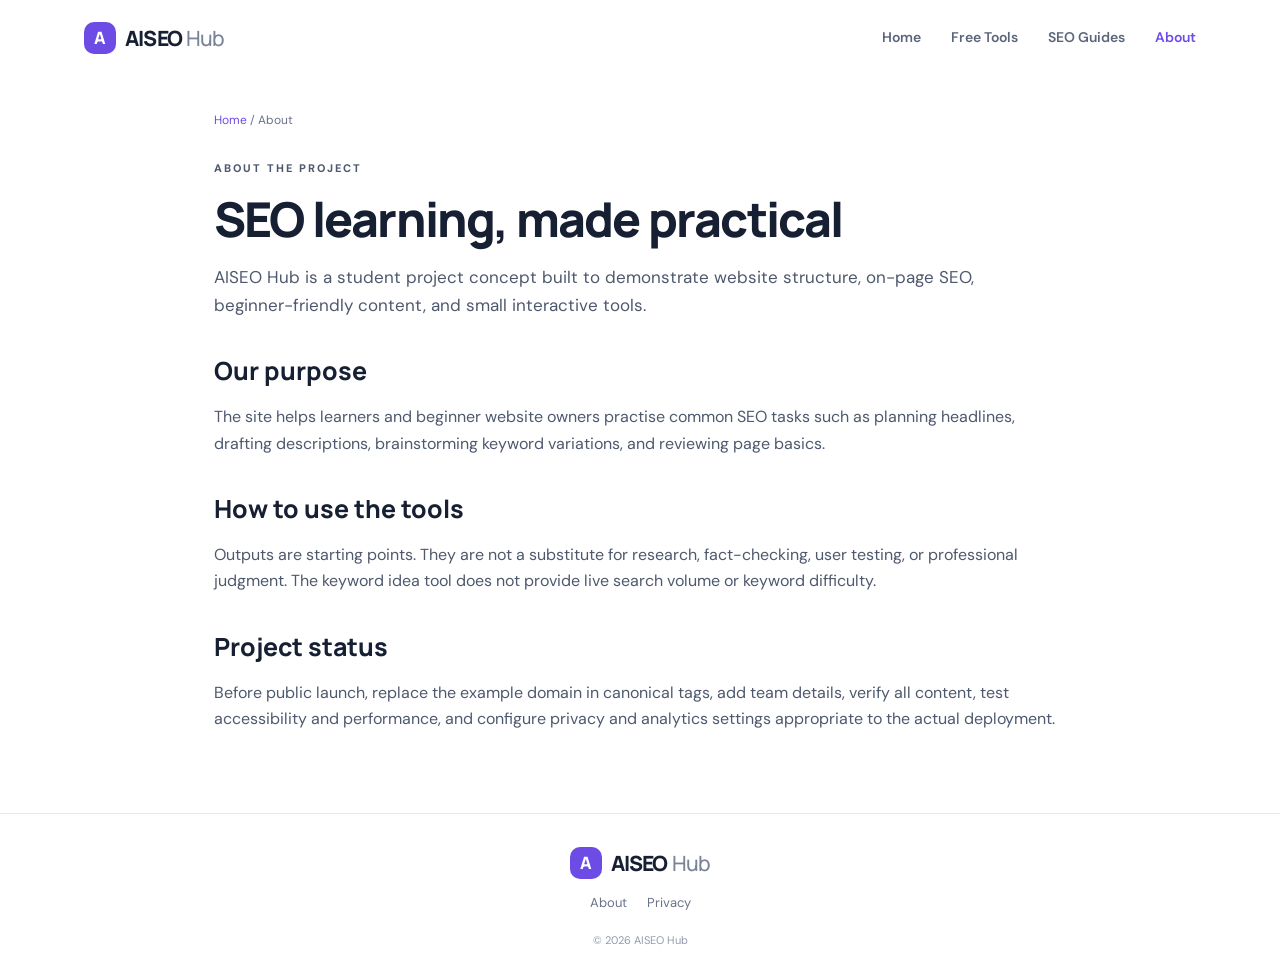
==== about.html @ 877b9268 "Initial commit" ====
<!doctype html><html lang="en"><head><meta charset="utf-8"><meta name="viewport" content="width=device-width, initial-scale=1"><title>About AISEO Hub</title><meta name="description" content="Learn about AISEO Hub, a learning project for practical SEO tools and tutorials."><link rel="canonical" href="https://example.com/about/"><link rel="stylesheet" href="assets/style.css"><script src="assets/app.js" defer></script></head><body><header class="site-header"><a class="brand" href="index.html"><span class="brand-mark">A</span> AISEO <span class="brand-light">Hub</span></a><button class="menu-toggle" id="menuToggle" aria-label="Toggle navigation" aria-expanded="false">☰</button><nav id="mainNav"><a href="index.html">Home</a><a href="index.html#tools">Free Tools</a><a href="guides/seo-basics.html">SEO Guides</a><a href="about.html" aria-current="page">About</a></nav></header><main class="page-wrap article"><div class="crumb"><a href="index.html">Home</a> / About</div><p class="eyebrow">ABOUT THE PROJECT</p><h1>SEO learning, made practical</h1><p class="page-lead">AISEO Hub is a student project concept built to demonstrate website structure, on-page SEO, beginner-friendly content, and small interactive tools.</p><h2>Our purpose</h2><p>The site helps learners and beginner website owners practise common SEO tasks such as planning headlines, drafting descriptions, brainstorming keyword variations, and reviewing page basics.</p><h2>How to use the tools</h2><p>Outputs are starting points. They are not a substitute for research, fact-checking, user testing, or professional judgment. The keyword idea tool does not provide live search volume or keyword difficulty.</p><h2>Project status</h2><p>Before public launch, replace the example domain in canonical tags, add team details, verify all content, test accessibility and performance, and configure privacy and analytics settings appropriate to the actual deployment.</p></main><footer class="site-footer"><a class="brand" href="index.html"><span class="brand-mark">A</span> AISEO <span class="brand-light">Hub</span></a><div><a href="about.html">About</a><a href="privacy.html">Privacy</a></div><small>© <span id="year"></span> AISEO Hub</small></footer></body></html>
---- assets/style.css ----
@import url('https://fonts.googleapis.com/css2?family=DM+Sans:wght@400;500;600;700&family=Manrope:wght@400;500;600;700;800&display=swap');
:root{--ink:#172033;--muted:#68738a;--purple:#6c4ce5;--purple-dark:#4c35bd;--line:#e5e8f0;--surface:#fff;--wash:#f7f8fc;--green:#138a68}
*{box-sizing:border-box}html{scroll-behavior:smooth}body{margin:0;font-family:"DM Sans",Arial,sans-serif;color:var(--ink);background:#fff;line-height:1.65}a{color:inherit;text-decoration:none}.site-header{height:76px;display:flex;align-items:center;justify-content:space-between;max-width:1160px;padding:0 24px;margin:auto}.brand{display:inline-flex;align-items:center;font-family:Manrope,sans-serif;font-weight:800;font-size:21px;letter-spacing:-.8px}.brand-mark{display:grid;place-items:center;width:32px;height:32px;background:var(--purple);color:white;border-radius:10px;margin-right:9px;font-size:17px}.brand-light{font-weight:500;color:#7a8497;margin-left:4px}.site-header nav{display:flex;gap:30px;color:#5b657a;font-size:14px;font-weight:600}.site-header nav a:hover,.site-header nav a[aria-current=page]{color:var(--purple)}.menu-toggle{display:none;background:none;border:0;font-size:24px}.hero{max-width:1160px;margin:26px auto 0;padding:60px 24px 68px;display:grid;grid-template-columns:1.08fr .92fr;gap:70px;align-items:center}.eyebrow{font-size:11px;letter-spacing:2px;font-weight:800;color:var(--purple);margin:0 0 14px}.hero h1{font-family:Manrope,sans-serif;font-size:clamp(38px,5vw,58px);line-height:1.12;letter-spacing:-2.5px;margin:0 0 22px}.hero h1 span{color:var(--purple)}.hero-intro{font-size:17px;color:var(--muted);max-width:550px;margin:0 0 27px}.hero-actions{display:flex;gap:12px;flex-wrap:wrap}.button{display:inline-flex;align-items:center;justify-content:center;gap:12px;padding:12px 18px;border-radius:10px;font-weight:700;font-size:14px;border:1px solid transparent}.button-primary{background:var(--purple);color:#fff;box-shadow:0 8px 18px #6c4ce526}.button-primary:hover{background:var(--purple-dark)}.button-secondary{border-color:var(--line);background:#fff}.small-note{font-size:12px;color:#8a93a5;margin-top:18px}.hero-card{border:1px solid #e5e2f8;border-radius:20px;padding:23px;background:linear-gradient(145deg,#fbfaff,#f2f0ff);box-shadow:0 24px 60px #2d23580d;transform:rotate(1deg)}.preview-top{display:flex;gap:6px;align-items:center;border-bottom:1px solid #e6e1f8;padding-bottom:18px}.dot{height:7px;width:7px;border-radius:50%;background:#d3c9f9}.preview-label{margin-left:auto;font-size:10px;letter-spacing:1.4px;color:#9290a6;font-weight:700}.preview-score{display:flex;align-items:center;justify-content:space-between;padding:24px 0}.preview-score strong{display:block;font:800 24px Manrope;color:#4b3b9e}.preview-score span:not(.score-ring){font-size:12px;color:var(--muted)}.score-ring{width:47px;height:47px;display:grid;place-items:center;border:3px solid #a99af1;border-radius:50%;color:var(--purple);font-size:24px}.check-row{display:flex;align-items:center;gap:10px;background:#fff;padding:13px 12px;border-radius:10px;margin-top:9px;font-size:13px}.check-row b{margin-left:auto;color:var(--green);font-size:11px}.check-icon{color:var(--green);font-weight:800}.muted,.muted-text{color:#9aa2b1!important}.trust-strip{max-width:1112px;margin:0 auto;padding:22px 35px;border:1px solid var(--line);border-radius:15px;display:flex;justify-content:space-around;gap:20px}.trust-strip div{display:flex;align-items:center;gap:10px}.trust-strip strong{font-family:Manrope;font-size:17px}.trust-strip span{font-size:13px;color:var(--muted)}.section{max-width:1160px;margin:0 auto;padding:90px 24px}.section-heading{text-align:center;max-width:660px;margin:0 auto 38px}.section-heading h2,.cta h2{font-family:Manrope;font-size:clamp(28px,3vw,38px);line-height:1.2;letter-spacing:-1.2px;margin:0 0 13px}.section-heading>p:last-child{color:var(--muted);margin:0}.tool-grid{display:grid;grid-template-columns:repeat(4,1fr);gap:17px}.tool-card{border:1px solid var(--line);border-radius:15px;padding:23px 20px;min-height:250px;transition:transform .2s,box-shadow .2s}.tool-card:hover{transform:translateY(-4px);box-shadow:0 15px 35px #1923440c}.tool-icon{width:43px;height:43px;display:grid;place-items:center;border-radius:12px;font-size:22px;margin-bottom:19px}.purple{background:#eee9ff;color:#6748df}.blue{background:#e6f2ff;color:#2477c8}.green{background:#e0f7ed;color:#16875f}.orange{background:#fff0e2;color:#c46a20}.card-kicker{font-size:10px;letter-spacing:1.3px;font-weight:800;color:#8992a4}.tool-card h3,.guide-card h3{font:700 17px Manrope;margin:7px 0}.tool-card p,.guide-card p{font-size:13px;color:var(--muted);margin:0 0 18px}.card-link,.guide-card a{font-size:13px;font-weight:700;color:var(--purple)}.section-tint{max-width:none;background:var(--wash);padding-left:max(24px,calc((100% - 1112px)/2));padding-right:max(24px,calc((100% - 1112px)/2))}.section-tint .section-heading{margin-bottom:32px}.guide-grid{display:grid;grid-template-columns:repeat(3,1fr);gap:18px}.guide-card{display:flex;gap:17px;background:#fff;border:1px solid var(--line);padding:22px;border-radius:14px}.guide-number{font:800 24px Manrope;color:#d5cdfb}.guide-card h3{margin-top:0}.cta{max-width:1112px;margin:70px auto;padding:38px 42px;border-radius:18px;background:#242044;color:#fff;display:flex;align-items:center;justify-content:space-between;gap:28px}.cta .eyebrow{color:#b9aaff}.cta h2{font-size:30px}.cta p:not(.eyebrow){color:#d0cde2;font-size:14px;margin-bottom:0}.button-light{background:#fff;color:#392a8e;white-space:nowrap}.site-footer{border-top:1px solid var(--line);padding:32px 24px 25px;text-align:center;color:var(--muted)}.site-footer .brand{color:var(--ink)}.site-footer p{font-size:13px}.site-footer div{display:flex;justify-content:center;gap:20px;font-size:13px;margin:12px 0}.site-footer small{font-size:11px;color:#929bad}.page-wrap{max-width:900px;margin:35px auto 80px;padding:0 24px}.page-wrap h1{font:800 clamp(34px,5vw,48px)/1.15 Manrope;letter-spacing:-1.8px;margin:10px 0 16px}.page-lead{font-size:17px;color:var(--muted);max-width:760px}.crumb{font-size:12px;color:var(--muted);margin-bottom:28px}.crumb a{color:var(--purple)}.tool-panel{margin-top:28px;border:1px solid var(--line);border-radius:16px;padding:25px;background:#fff;box-shadow:0 14px 45px #18203c08}.field{display:block;margin-bottom:17px;font-size:13px;font-weight:700}.field input,.field textarea,.field select{display:block;width:100%;margin-top:7px;padding:12px 13px;border:1px solid #dfe3ed;border-radius:9px;font:14px "DM Sans",sans-serif;color:var(--ink);background:#fff}.field textarea{min-height:100px;resize:vertical}.field input:focus,.field textarea:focus{outline:3px solid #6c4ce51c;border-color:var(--purple)}.tool-form .button{cursor:pointer}.results{margin-top:20px;padding:17px;border-radius:10px;background:#f7f6ff;border:1px solid #e7e2ff;display:none}.results h2{font:700 17px Manrope;margin:0 0 10px}.results ul{padding-left:20px;margin:0}.results li{margin:7px 0}.result-actions{display:flex;gap:10px;flex-wrap:wrap;margin-top:14px}.mini-button{border:1px solid #d8d0ff;background:white;color:#4c35bd;border-radius:7px;padding:7px 11px;font-weight:700;cursor:pointer}.notice{font-size:12px;color:var(--muted);margin-top:18px}.article h2{font:750 25px Manrope;margin:34px 0 10px}.article h3{font:700 18px Manrope;margin:24px 0 8px}.article p,.article li{color:#4e596e}.article ul,.article ol{padding-left:24px}.callout{border-left:4px solid var(--purple);padding:14px 17px;background:#f7f5ff;border-radius:0 9px 9px 0;margin:22px 0}.checklist{list-style:none;padding:0!important}.checklist li{padding:11px 0;border-bottom:1px solid var(--line)}.checklist input{margin-right:9px;accent-color:var(--purple)}@media(max-width:850px){.hero{gap:35px;padding-top:45px}.tool-grid{grid-template-columns:repeat(2,1fr)}.guide-grid{grid-template-columns:1fr}.cta{margin:40px 20px;align-items:flex-start;flex-direction:column}}@media(max-width:600px){.site-header{height:66px}.menu-toggle{display:block}.site-header nav{display:none;position:absolute;z-index:5;top:62px;left:12px;right:12px;background:#fff;border:1px solid var(--line);border-radius:12px;padding:16px;box-shadow:0 15px 35px #19234416;flex-direction:column;gap:14px}.site-header nav.open{display:flex}.hero{grid-template-columns:1fr;padding-top:35px;gap:30px}.hero h1{letter-spacing:-1.7px}.trust-strip{margin:0 18px;flex-direction:column;padding:20px}.section{padding-top:65px;padding-bottom:65px}.tool-grid{grid-template-columns:1fr}.tool-card{min-height:0}.cta{padding:28px}.page-wrap{margin-top:25px}}
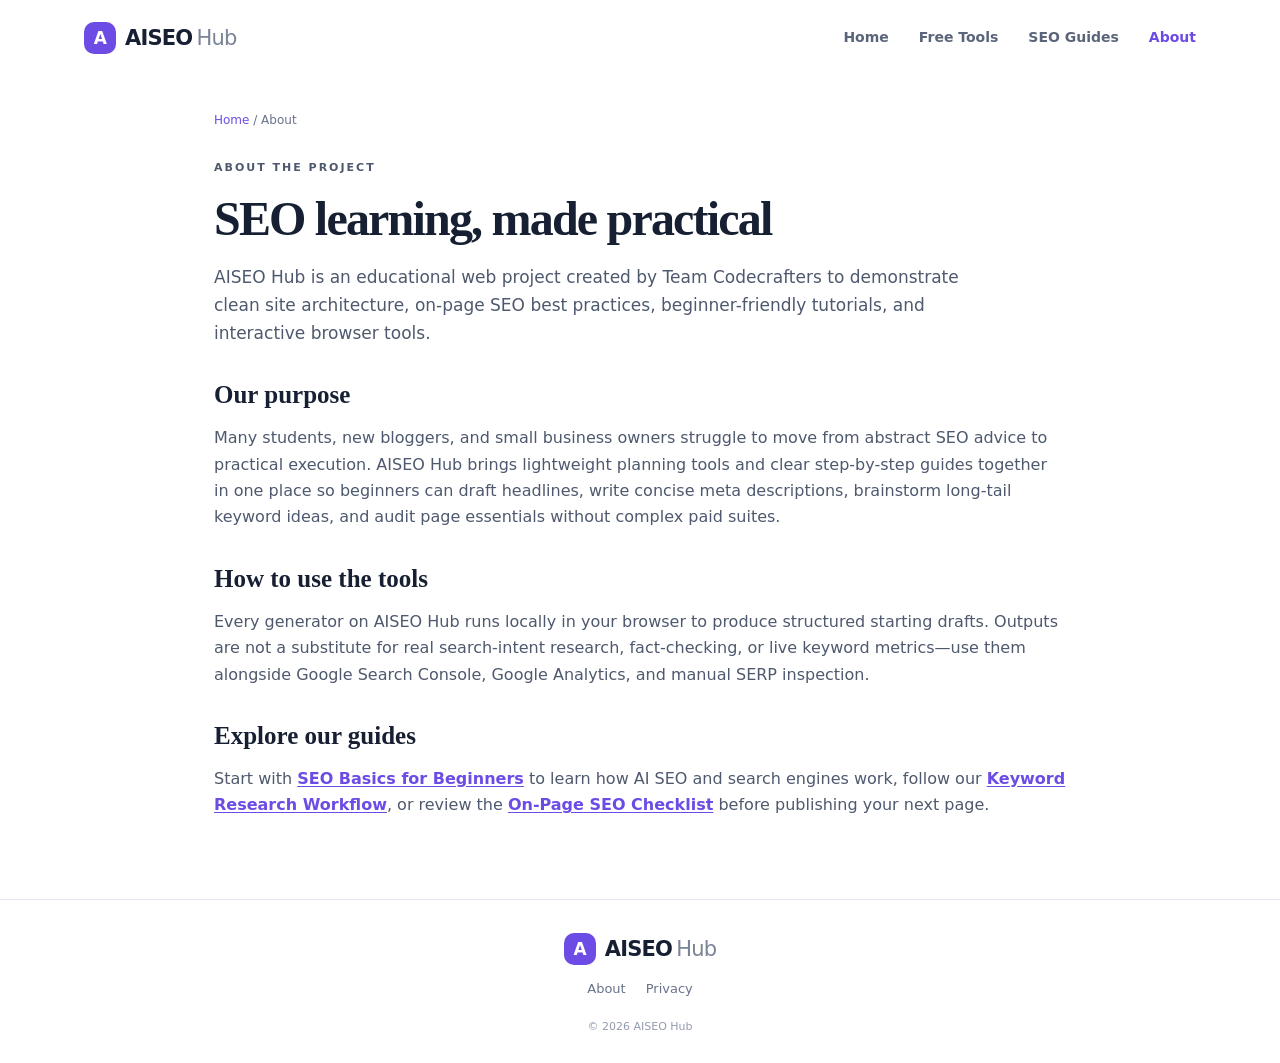
==== commit d8024f70: "1" ====
--- a/about.html
+++ b/about.html
@@ -1 +1,89 @@
-<!doctype html><html lang="en"><head><meta charset="utf-8"><meta name="viewport" content="width=device-width, initial-scale=1"><title>About AISEO Hub</title><meta name="description" content="Learn about AISEO Hub, a learning project for practical SEO tools and tutorials."><link rel="canonical" href="https://example.com/about/"><link rel="stylesheet" href="assets/style.css"><script src="assets/app.js" defer></script></head><body><header class="site-header"><a class="brand" href="index.html"><span class="brand-mark">A</span> AISEO <span class="brand-light">Hub</span></a><button class="menu-toggle" id="menuToggle" aria-label="Toggle navigation" aria-expanded="false">☰</button><nav id="mainNav"><a href="index.html">Home</a><a href="index.html#tools">Free Tools</a><a href="guides/seo-basics.html">SEO Guides</a><a href="about.html" aria-current="page">About</a></nav></header><main class="page-wrap article"><div class="crumb"><a href="index.html">Home</a> / About</div><p class="eyebrow">ABOUT THE PROJECT</p><h1>SEO learning, made practical</h1><p class="page-lead">AISEO Hub is a student project concept built to demonstrate website structure, on-page SEO, beginner-friendly content, and small interactive tools.</p><h2>Our purpose</h2><p>The site helps learners and beginner website owners practise common SEO tasks such as planning headlines, drafting descriptions, brainstorming keyword variations, and reviewing page basics.</p><h2>How to use the tools</h2><p>Outputs are starting points. They are not a substitute for research, fact-checking, user testing, or professional judgment. The keyword idea tool does not provide live search volume or keyword difficulty.</p><h2>Project status</h2><p>Before public launch, replace the example domain in canonical tags, add team details, verify all content, test accessibility and performance, and configure privacy and analytics settings appropriate to the actual deployment.</p></main><footer class="site-footer"><a class="brand" href="index.html"><span class="brand-mark">A</span> AISEO <span class="brand-light">Hub</span></a><div><a href="about.html">About</a><a href="privacy.html">Privacy</a></div><small>© <span id="year"></span> AISEO Hub</small></footer></body></html>+<!doctype html>
+<html lang="en">
+<head>
+  <meta charset="utf-8">
+  <meta name="viewport" content="width=device-width, initial-scale=1">
+  <meta name="robots" content="index, follow, max-image-preview:large">
+  <meta name="theme-color" content="#6c4ce5">
+  <link rel="icon" type="image/svg+xml" href="/favicon.svg">
+  <title>About AISEO Hub — Free Beginner SEO Tools &amp; Guides</title>
+  <meta name="description" content="Learn about AISEO Hub by Team Codecrafters: an educational platform offering beginner-friendly SEO tools, content planners, and practical optimization guides.">
+  <meta name="keywords" content="about aiseo hub, seo tools for beginners, student seo project">
+  <link rel="canonical" href="https://aiseo-hub.onrender.com/about.html">
+  <meta property="og:type" content="website">
+  <meta property="og:site_name" content="AISEO Hub">
+  <meta property="og:title" content="About AISEO Hub — Free Beginner SEO Tools &amp; Guides">
+  <meta property="og:description" content="Learn about AISEO Hub: practical browser-based SEO tools and beginner-friendly optimization tutorials.">
+  <meta property="og:url" content="https://aiseo-hub.onrender.com/about.html">
+  <meta property="og:image" content="https://aiseo-hub.onrender.com/assets/og-image.png">
+  <meta property="og:locale" content="en_US">
+  <meta name="twitter:card" content="summary_large_image">
+  <meta name="twitter:title" content="About AISEO Hub — Free Beginner SEO Tools &amp; Guides">
+  <meta name="twitter:description" content="Learn about AISEO Hub: practical browser-based SEO tools and beginner-friendly optimization tutorials.">
+  <meta name="twitter:image" content="https://aiseo-hub.onrender.com/assets/og-image.png">
+  <link rel="stylesheet" href="assets/style.css">
+  <script src="assets/app.js" defer></script>
+  <script type="application/ld+json">
+  {
+    "@context": "https://schema.org",
+    "@type": "AboutPage",
+    "name": "About AISEO Hub",
+    "description": "Educational platform offering free browser-based SEO tools and beginner-friendly optimization tutorials.",
+    "url": "https://aiseo-hub.onrender.com/about.html",
+    "inLanguage": "en",
+    "publisher": {
+      "@type": "Organization",
+      "@id": "https://aiseo-hub.onrender.com/#organization",
+      "name": "AISEO Hub",
+      "url": "https://aiseo-hub.onrender.com/"
+    }
+  }
+  </script>
+  <script type="application/ld+json">
+  {
+    "@context": "https://schema.org",
+    "@type": "BreadcrumbList",
+    "itemListElement": [
+      {"@type": "ListItem", "position": 1, "name": "Home", "item": "https://aiseo-hub.onrender.com/"},
+      {"@type": "ListItem", "position": 2, "name": "About", "item": "https://aiseo-hub.onrender.com/about.html"}
+    ]
+  }
+  </script>
+  <script async src="https://www.googletagmanager.com/gtag/js?id=G-LRX1NDMSGD"></script>
+  <script>
+    window.dataLayer = window.dataLayer || [];
+    window.gtag = function gtag(){window.dataLayer.push(arguments);};
+    window.gtag("js", new Date());
+    window.gtag("config", "G-LRX1NDMSGD");
+  </script>
+</head>
+<body>
+<header class="site-header">
+  <a class="brand" href="index.html"><span class="brand-mark">A</span> AISEO <span class="brand-light">Hub</span></a>
+  <button class="menu-toggle" id="menuToggle" aria-label="Toggle navigation" aria-expanded="false">☰</button>
+  <nav id="mainNav" aria-label="Main navigation">
+    <a href="index.html">Home</a>
+    <a href="index.html#tools">Free Tools</a>
+    <a href="guides/seo-basics.html">SEO Guides</a>
+    <a href="about.html" aria-current="page">About</a>
+  </nav>
+</header>
+<main class="page-wrap article">
+  <div class="crumb"><a href="index.html">Home</a> / About</div>
+  <p class="eyebrow">ABOUT THE PROJECT</p>
+  <h1>SEO learning, made practical</h1>
+  <p class="page-lead">AISEO Hub is an educational web project created by Team Codecrafters to demonstrate clean site architecture, on-page SEO best practices, beginner-friendly tutorials, and interactive browser tools.</p>
+  <h2>Our purpose</h2>
+  <p>Many students, new bloggers, and small business owners struggle to move from abstract SEO advice to practical execution. AISEO Hub brings lightweight planning tools and clear step-by-step guides together in one place so beginners can draft headlines, write concise meta descriptions, brainstorm long-tail keyword ideas, and audit page essentials without complex paid suites.</p>
+  <h2>How to use the tools</h2>
+  <p>Every generator on AISEO Hub runs locally in your browser to produce structured starting drafts. Outputs are not a substitute for real search-intent research, fact-checking, or live keyword metrics—use them alongside Google Search Console, Google Analytics, and manual SERP inspection.</p>
+  <h2>Explore our guides</h2>
+  <p>Start with <a href="guides/seo-basics.html">SEO Basics for Beginners</a> to learn how AI SEO and search engines work, follow our <a href="guides/keyword-research.html">Keyword Research Workflow</a>, or review the <a href="guides/on-page-checklist.html">On-Page SEO Checklist</a> before publishing your next page.</p>
+</main>
+<footer class="site-footer">
+  <a class="brand" href="index.html"><span class="brand-mark">A</span> AISEO <span class="brand-light">Hub</span></a>
+  <div><a href="about.html">About</a><a href="privacy.html">Privacy</a></div>
+  <small>© <span id="year"></span> AISEO Hub</small>
+</footer>
+</body>
+</html>
--- a/assets/style.css
+++ b/assets/style.css
@@ -1,3 +1,2 @@
-@import url('https://fonts.googleapis.com/css2?family=DM+Sans:wght@400;500;600;700&family=Manrope:wght@400;500;600;700;800&display=swap');
-:root{--ink:#172033;--muted:#68738a;--purple:#6c4ce5;--purple-dark:#4c35bd;--line:#e5e8f0;--surface:#fff;--wash:#f7f8fc;--green:#138a68}
-*{box-sizing:border-box}html{scroll-behavior:smooth}body{margin:0;font-family:"DM Sans",Arial,sans-serif;color:var(--ink);background:#fff;line-height:1.65}a{color:inherit;text-decoration:none}.site-header{height:76px;display:flex;align-items:center;justify-content:space-between;max-width:1160px;padding:0 24px;margin:auto}.brand{display:inline-flex;align-items:center;font-family:Manrope,sans-serif;font-weight:800;font-size:21px;letter-spacing:-.8px}.brand-mark{display:grid;place-items:center;width:32px;height:32px;background:var(--purple);color:white;border-radius:10px;margin-right:9px;font-size:17px}.brand-light{font-weight:500;color:#7a8497;margin-left:4px}.site-header nav{display:flex;gap:30px;color:#5b657a;font-size:14px;font-weight:600}.site-header nav a:hover,.site-header nav a[aria-current=page]{color:var(--purple)}.menu-toggle{display:none;background:none;border:0;font-size:24px}.hero{max-width:1160px;margin:26px auto 0;padding:60px 24px 68px;display:grid;grid-template-columns:1.08fr .92fr;gap:70px;align-items:center}.eyebrow{font-size:11px;letter-spacing:2px;font-weight:800;color:var(--purple);margin:0 0 14px}.hero h1{font-family:Manrope,sans-serif;font-size:clamp(38px,5vw,58px);line-height:1.12;letter-spacing:-2.5px;margin:0 0 22px}.hero h1 span{color:var(--purple)}.hero-intro{font-size:17px;color:var(--muted);max-width:550px;margin:0 0 27px}.hero-actions{display:flex;gap:12px;flex-wrap:wrap}.button{display:inline-flex;align-items:center;justify-content:center;gap:12px;padding:12px 18px;border-radius:10px;font-weight:700;font-size:14px;border:1px solid transparent}.button-primary{background:var(--purple);color:#fff;box-shadow:0 8px 18px #6c4ce526}.button-primary:hover{background:var(--purple-dark)}.button-secondary{border-color:var(--line);background:#fff}.small-note{font-size:12px;color:#8a93a5;margin-top:18px}.hero-card{border:1px solid #e5e2f8;border-radius:20px;padding:23px;background:linear-gradient(145deg,#fbfaff,#f2f0ff);box-shadow:0 24px 60px #2d23580d;transform:rotate(1deg)}.preview-top{display:flex;gap:6px;align-items:center;border-bottom:1px solid #e6e1f8;padding-bottom:18px}.dot{height:7px;width:7px;border-radius:50%;background:#d3c9f9}.preview-label{margin-left:auto;font-size:10px;letter-spacing:1.4px;color:#9290a6;font-weight:700}.preview-score{display:flex;align-items:center;justify-content:space-between;padding:24px 0}.preview-score strong{display:block;font:800 24px Manrope;color:#4b3b9e}.preview-score span:not(.score-ring){font-size:12px;color:var(--muted)}.score-ring{width:47px;height:47px;display:grid;place-items:center;border:3px solid #a99af1;border-radius:50%;color:var(--purple);font-size:24px}.check-row{display:flex;align-items:center;gap:10px;background:#fff;padding:13px 12px;border-radius:10px;margin-top:9px;font-size:13px}.check-row b{margin-left:auto;color:var(--green);font-size:11px}.check-icon{color:var(--green);font-weight:800}.muted,.muted-text{color:#9aa2b1!important}.trust-strip{max-width:1112px;margin:0 auto;padding:22px 35px;border:1px solid var(--line);border-radius:15px;display:flex;justify-content:space-around;gap:20px}.trust-strip div{display:flex;align-items:center;gap:10px}.trust-strip strong{font-family:Manrope;font-size:17px}.trust-strip span{font-size:13px;color:var(--muted)}.section{max-width:1160px;margin:0 auto;padding:90px 24px}.section-heading{text-align:center;max-width:660px;margin:0 auto 38px}.section-heading h2,.cta h2{font-family:Manrope;font-size:clamp(28px,3vw,38px);line-height:1.2;letter-spacing:-1.2px;margin:0 0 13px}.section-heading>p:last-child{color:var(--muted);margin:0}.tool-grid{display:grid;grid-template-columns:repeat(4,1fr);gap:17px}.tool-card{border:1px solid var(--line);border-radius:15px;padding:23px 20px;min-height:250px;transition:transform .2s,box-shadow .2s}.tool-card:hover{transform:translateY(-4px);box-shadow:0 15px 35px #1923440c}.tool-icon{width:43px;height:43px;display:grid;place-items:center;border-radius:12px;font-size:22px;margin-bottom:19px}.purple{background:#eee9ff;color:#6748df}.blue{background:#e6f2ff;color:#2477c8}.green{background:#e0f7ed;color:#16875f}.orange{background:#fff0e2;color:#c46a20}.card-kicker{font-size:10px;letter-spacing:1.3px;font-weight:800;color:#8992a4}.tool-card h3,.guide-card h3{font:700 17px Manrope;margin:7px 0}.tool-card p,.guide-card p{font-size:13px;color:var(--muted);margin:0 0 18px}.card-link,.guide-card a{font-size:13px;font-weight:700;color:var(--purple)}.section-tint{max-width:none;background:var(--wash);padding-left:max(24px,calc((100% - 1112px)/2));padding-right:max(24px,calc((100% - 1112px)/2))}.section-tint .section-heading{margin-bottom:32px}.guide-grid{display:grid;grid-template-columns:repeat(3,1fr);gap:18px}.guide-card{display:flex;gap:17px;background:#fff;border:1px solid var(--line);padding:22px;border-radius:14px}.guide-number{font:800 24px Manrope;color:#d5cdfb}.guide-card h3{margin-top:0}.cta{max-width:1112px;margin:70px auto;padding:38px 42px;border-radius:18px;background:#242044;color:#fff;display:flex;align-items:center;justify-content:space-between;gap:28px}.cta .eyebrow{color:#b9aaff}.cta h2{font-size:30px}.cta p:not(.eyebrow){color:#d0cde2;font-size:14px;margin-bottom:0}.button-light{background:#fff;color:#392a8e;white-space:nowrap}.site-footer{border-top:1px solid var(--line);padding:32px 24px 25px;text-align:center;color:var(--muted)}.site-footer .brand{color:var(--ink)}.site-footer p{font-size:13px}.site-footer div{display:flex;justify-content:center;gap:20px;font-size:13px;margin:12px 0}.site-footer small{font-size:11px;color:#929bad}.page-wrap{max-width:900px;margin:35px auto 80px;padding:0 24px}.page-wrap h1{font:800 clamp(34px,5vw,48px)/1.15 Manrope;letter-spacing:-1.8px;margin:10px 0 16px}.page-lead{font-size:17px;color:var(--muted);max-width:760px}.crumb{font-size:12px;color:var(--muted);margin-bottom:28px}.crumb a{color:var(--purple)}.tool-panel{margin-top:28px;border:1px solid var(--line);border-radius:16px;padding:25px;background:#fff;box-shadow:0 14px 45px #18203c08}.field{display:block;margin-bottom:17px;font-size:13px;font-weight:700}.field input,.field textarea,.field select{display:block;width:100%;margin-top:7px;padding:12px 13px;border:1px solid #dfe3ed;border-radius:9px;font:14px "DM Sans",sans-serif;color:var(--ink);background:#fff}.field textarea{min-height:100px;resize:vertical}.field input:focus,.field textarea:focus{outline:3px solid #6c4ce51c;border-color:var(--purple)}.tool-form .button{cursor:pointer}.results{margin-top:20px;padding:17px;border-radius:10px;background:#f7f6ff;border:1px solid #e7e2ff;display:none}.results h2{font:700 17px Manrope;margin:0 0 10px}.results ul{padding-left:20px;margin:0}.results li{margin:7px 0}.result-actions{display:flex;gap:10px;flex-wrap:wrap;margin-top:14px}.mini-button{border:1px solid #d8d0ff;background:white;color:#4c35bd;border-radius:7px;padding:7px 11px;font-weight:700;cursor:pointer}.notice{font-size:12px;color:var(--muted);margin-top:18px}.article h2{font:750 25px Manrope;margin:34px 0 10px}.article h3{font:700 18px Manrope;margin:24px 0 8px}.article p,.article li{color:#4e596e}.article ul,.article ol{padding-left:24px}.callout{border-left:4px solid var(--purple);padding:14px 17px;background:#f7f5ff;border-radius:0 9px 9px 0;margin:22px 0}.checklist{list-style:none;padding:0!important}.checklist li{padding:11px 0;border-bottom:1px solid var(--line)}.checklist input{margin-right:9px;accent-color:var(--purple)}@media(max-width:850px){.hero{gap:35px;padding-top:45px}.tool-grid{grid-template-columns:repeat(2,1fr)}.guide-grid{grid-template-columns:1fr}.cta{margin:40px 20px;align-items:flex-start;flex-direction:column}}@media(max-width:600px){.site-header{height:66px}.menu-toggle{display:block}.site-header nav{display:none;position:absolute;z-index:5;top:62px;left:12px;right:12px;background:#fff;border:1px solid var(--line);border-radius:12px;padding:16px;box-shadow:0 15px 35px #19234416;flex-direction:column;gap:14px}.site-header nav.open{display:flex}.hero{grid-template-columns:1fr;padding-top:35px;gap:30px}.hero h1{letter-spacing:-1.7px}.trust-strip{margin:0 18px;flex-direction:column;padding:20px}.section{padding-top:65px;padding-bottom:65px}.tool-grid{grid-template-columns:1fr}.tool-card{min-height:0}.cta{padding:28px}.page-wrap{margin-top:25px}}
+:root{--ink:#172033;--muted:#68738a;--purple:#6c4ce5;--purple-dark:#4c35bd;--line:#e5e8f0;--surface:#fff;--wash:#f7f8fc;--green:#138a68;--sans:system-ui,-apple-system,"Segoe UI",Roboto,Arial,sans-serif;--heading:system-ui,-apple-system,"Segoe UI",Roboto,Arial,sans-serif}
+*{box-sizing:border-box}html{scroll-behavior:smooth}body{margin:0;font-family:var(--sans);color:var(--ink);background:#fff;line-height:1.65}a{color:inherit;text-decoration:none}.site-header{height:76px;display:flex;align-items:center;justify-content:space-between;max-width:1160px;padding:0 24px;margin:auto}.brand{display:inline-flex;align-items:center;font-family:var(--heading);font-weight:800;font-size:21px;letter-spacing:-.8px}.brand-mark{display:grid;place-items:center;width:32px;height:32px;background:var(--purple);color:white;border-radius:10px;margin-right:9px;font-size:17px}.brand-light{font-weight:500;color:#7a8497;margin-left:4px}.site-header nav{display:flex;gap:30px;color:#5b657a;font-size:14px;font-weight:600}.site-header nav a:hover,.site-header nav a[aria-current=page]{color:var(--purple)}.menu-toggle{display:none;background:none;border:0;font-size:24px}.hero{max-width:1160px;margin:26px auto 0;padding:60px 24px 68px;display:grid;grid-template-columns:1.08fr .92fr;gap:70px;align-items:center}.eyebrow{font-size:11px;letter-spacing:2px;font-weight:800;color:var(--purple);margin:0 0 14px}.hero h1{font-family:Manrope,sans-serif;font-size:clamp(38px,5vw,58px);line-height:1.12;letter-spacing:-2.5px;margin:0 0 22px}.hero h1 span{color:var(--purple)}.hero-intro{font-size:17px;color:var(--muted);max-width:550px;margin:0 0 27px}.hero-actions{display:flex;gap:12px;flex-wrap:wrap}.button{display:inline-flex;align-items:center;justify-content:center;gap:12px;padding:12px 18px;border-radius:10px;font-weight:700;font-size:14px;border:1px solid transparent}.button-primary{background:var(--purple);color:#fff;box-shadow:0 8px 18px #6c4ce526}.button-primary:hover{background:var(--purple-dark)}.button-secondary{border-color:var(--line);background:#fff}.small-note{font-size:12px;color:#8a93a5;margin-top:18px}.hero-card{border:1px solid #e5e2f8;border-radius:20px;padding:23px;background:linear-gradient(145deg,#fbfaff,#f2f0ff);box-shadow:0 24px 60px #2d23580d;transform:rotate(1deg)}.preview-top{display:flex;gap:6px;align-items:center;border-bottom:1px solid #e6e1f8;padding-bottom:18px}.dot{height:7px;width:7px;border-radius:50%;background:#d3c9f9}.preview-label{margin-left:auto;font-size:10px;letter-spacing:1.4px;color:#9290a6;font-weight:700}.preview-score{display:flex;align-items:center;justify-content:space-between;padding:24px 0}.preview-score strong{display:block;font:800 24px Manrope;color:#4b3b9e}.preview-score span:not(.score-ring){font-size:12px;color:var(--muted)}.score-ring{width:47px;height:47px;display:grid;place-items:center;border:3px solid #a99af1;border-radius:50%;color:var(--purple);font-size:24px}.check-row{display:flex;align-items:center;gap:10px;background:#fff;padding:13px 12px;border-radius:10px;margin-top:9px;font-size:13px}.check-row b{margin-left:auto;color:var(--green);font-size:11px}.check-icon{color:var(--green);font-weight:800}.muted,.muted-text{color:#9aa2b1!important}.trust-strip{max-width:1112px;margin:0 auto;padding:22px 35px;border:1px solid var(--line);border-radius:15px;display:flex;justify-content:space-around;gap:20px}.trust-strip div{display:flex;align-items:center;gap:10px}.trust-strip strong{font-family:Manrope;font-size:17px}.trust-strip span{font-size:13px;color:var(--muted)}.section{max-width:1160px;margin:0 auto;padding:90px 24px}.section-heading{text-align:center;max-width:660px;margin:0 auto 38px}.section-heading h2,.cta h2{font-family:Manrope;font-size:clamp(28px,3vw,38px);line-height:1.2;letter-spacing:-1.2px;margin:0 0 13px}.section-heading>p:last-child{color:var(--muted);margin:0}.tool-grid{display:grid;grid-template-columns:repeat(4,1fr);gap:17px}.tool-card{border:1px solid var(--line);border-radius:15px;padding:23px 20px;min-height:250px;transition:transform .2s,box-shadow .2s}.tool-card:hover{transform:translateY(-4px);box-shadow:0 15px 35px #1923440c}.tool-icon{width:43px;height:43px;display:grid;place-items:center;border-radius:12px;font-size:22px;margin-bottom:19px}.purple{background:#eee9ff;color:#6748df}.blue{background:#e6f2ff;color:#2477c8}.green{background:#e0f7ed;color:#16875f}.orange{background:#fff0e2;color:#c46a20}.card-kicker{font-size:10px;letter-spacing:1.3px;font-weight:800;color:#8992a4}.tool-card h3,.guide-card h3{font:700 17px Manrope;margin:7px 0}.tool-card p,.guide-card p{font-size:13px;color:var(--muted);margin:0 0 18px}.card-link,.guide-card a{font-size:13px;font-weight:700;color:var(--purple)}.section-tint{max-width:none;background:var(--wash);padding-left:max(24px,calc((100% - 1112px)/2));padding-right:max(24px,calc((100% - 1112px)/2))}.section-tint .section-heading{margin-bottom:32px}.guide-grid{display:grid;grid-template-columns:repeat(3,1fr);gap:18px}.guide-card{display:flex;gap:17px;background:#fff;border:1px solid var(--line);padding:22px;border-radius:14px}.guide-number{font:800 24px Manrope;color:#d5cdfb}.guide-card h3{margin-top:0}.cta{max-width:1112px;margin:70px auto;padding:38px 42px;border-radius:18px;background:#242044;color:#fff;display:flex;align-items:center;justify-content:space-between;gap:28px}.cta .eyebrow{color:#b9aaff}.cta h2{font-size:30px}.cta p:not(.eyebrow){color:#d0cde2;font-size:14px;margin-bottom:0}.button-light{background:#fff;color:#392a8e;white-space:nowrap}.site-footer{border-top:1px solid var(--line);padding:32px 24px 25px;text-align:center;color:var(--muted)}.site-footer .brand{color:var(--ink)}.site-footer p{font-size:13px}.site-footer div{display:flex;justify-content:center;gap:20px;font-size:13px;margin:12px 0}.site-footer small{font-size:11px;color:#929bad}.page-wrap{max-width:900px;margin:35px auto 80px;padding:0 24px}.page-wrap h1{font:800 clamp(34px,5vw,48px)/1.15 Manrope;letter-spacing:-1.8px;margin:10px 0 16px}.page-lead{font-size:17px;color:var(--muted);max-width:760px}.crumb{font-size:12px;color:var(--muted);margin-bottom:28px}.crumb a{color:var(--purple)}.tool-panel{margin-top:28px;border:1px solid var(--line);border-radius:16px;padding:25px;background:#fff;box-shadow:0 14px 45px #18203c08}.field{display:block;margin-bottom:17px;font-size:13px;font-weight:700}.field input,.field textarea,.field select{display:block;width:100%;margin-top:7px;padding:12px 13px;border:1px solid #dfe3ed;border-radius:9px;font:14px "DM Sans",sans-serif;color:var(--ink);background:#fff}.field textarea{min-height:100px;resize:vertical}.field input:focus,.field textarea:focus{outline:3px solid #6c4ce51c;border-color:var(--purple)}.tool-form .button{cursor:pointer}.results{margin-top:20px;padding:17px;border-radius:10px;background:#f7f6ff;border:1px solid #e7e2ff;display:none}.results h2{font:700 17px Manrope;margin:0 0 10px}.results ul{padding-left:20px;margin:0}.results li{margin:7px 0}.result-actions{display:flex;gap:10px;flex-wrap:wrap;margin-top:14px}.mini-button{border:1px solid #d8d0ff;background:white;color:#4c35bd;border-radius:7px;padding:7px 11px;font-weight:700;cursor:pointer}.notice{font-size:12px;color:var(--muted);margin-top:18px}.article h2{font:750 25px Manrope;margin:34px 0 10px}.article h3{font:700 18px Manrope;margin:24px 0 8px}.article p,.article li{color:#4e596e}.article p a,.article li a{color:var(--purple);text-decoration:underline;text-underline-offset:2px;font-weight:600}.article ul,.article ol{padding-left:24px}.callout{border-left:4px solid var(--purple);padding:14px 17px;background:#f7f5ff;border-radius:0 9px 9px 0;margin:22px 0}.checklist{list-style:none;padding:0!important}.checklist li{padding:11px 0;border-bottom:1px solid var(--line)}.checklist input{margin-right:9px;accent-color:var(--purple)}@media(max-width:850px){.hero{gap:35px;padding-top:45px}.tool-grid{grid-template-columns:repeat(2,1fr)}.guide-grid{grid-template-columns:1fr}.cta{margin:40px 20px;align-items:flex-start;flex-direction:column}}@media(max-width:600px){.site-header{height:66px}.menu-toggle{display:block}.site-header nav{display:none;position:absolute;z-index:5;top:62px;left:12px;right:12px;background:#fff;border:1px solid var(--line);border-radius:12px;padding:16px;box-shadow:0 15px 35px #19234416;flex-direction:column;gap:14px}.site-header nav.open{display:flex}.hero{grid-template-columns:1fr;padding-top:35px;gap:30px}.hero h1{letter-spacing:-1.7px}.trust-strip{margin:0 18px;flex-direction:column;padding:20px}.section{padding-top:65px;padding-bottom:65px}.tool-grid{grid-template-columns:1fr}.tool-card{min-height:0}.cta{padding:28px}.page-wrap{margin-top:25px}}
